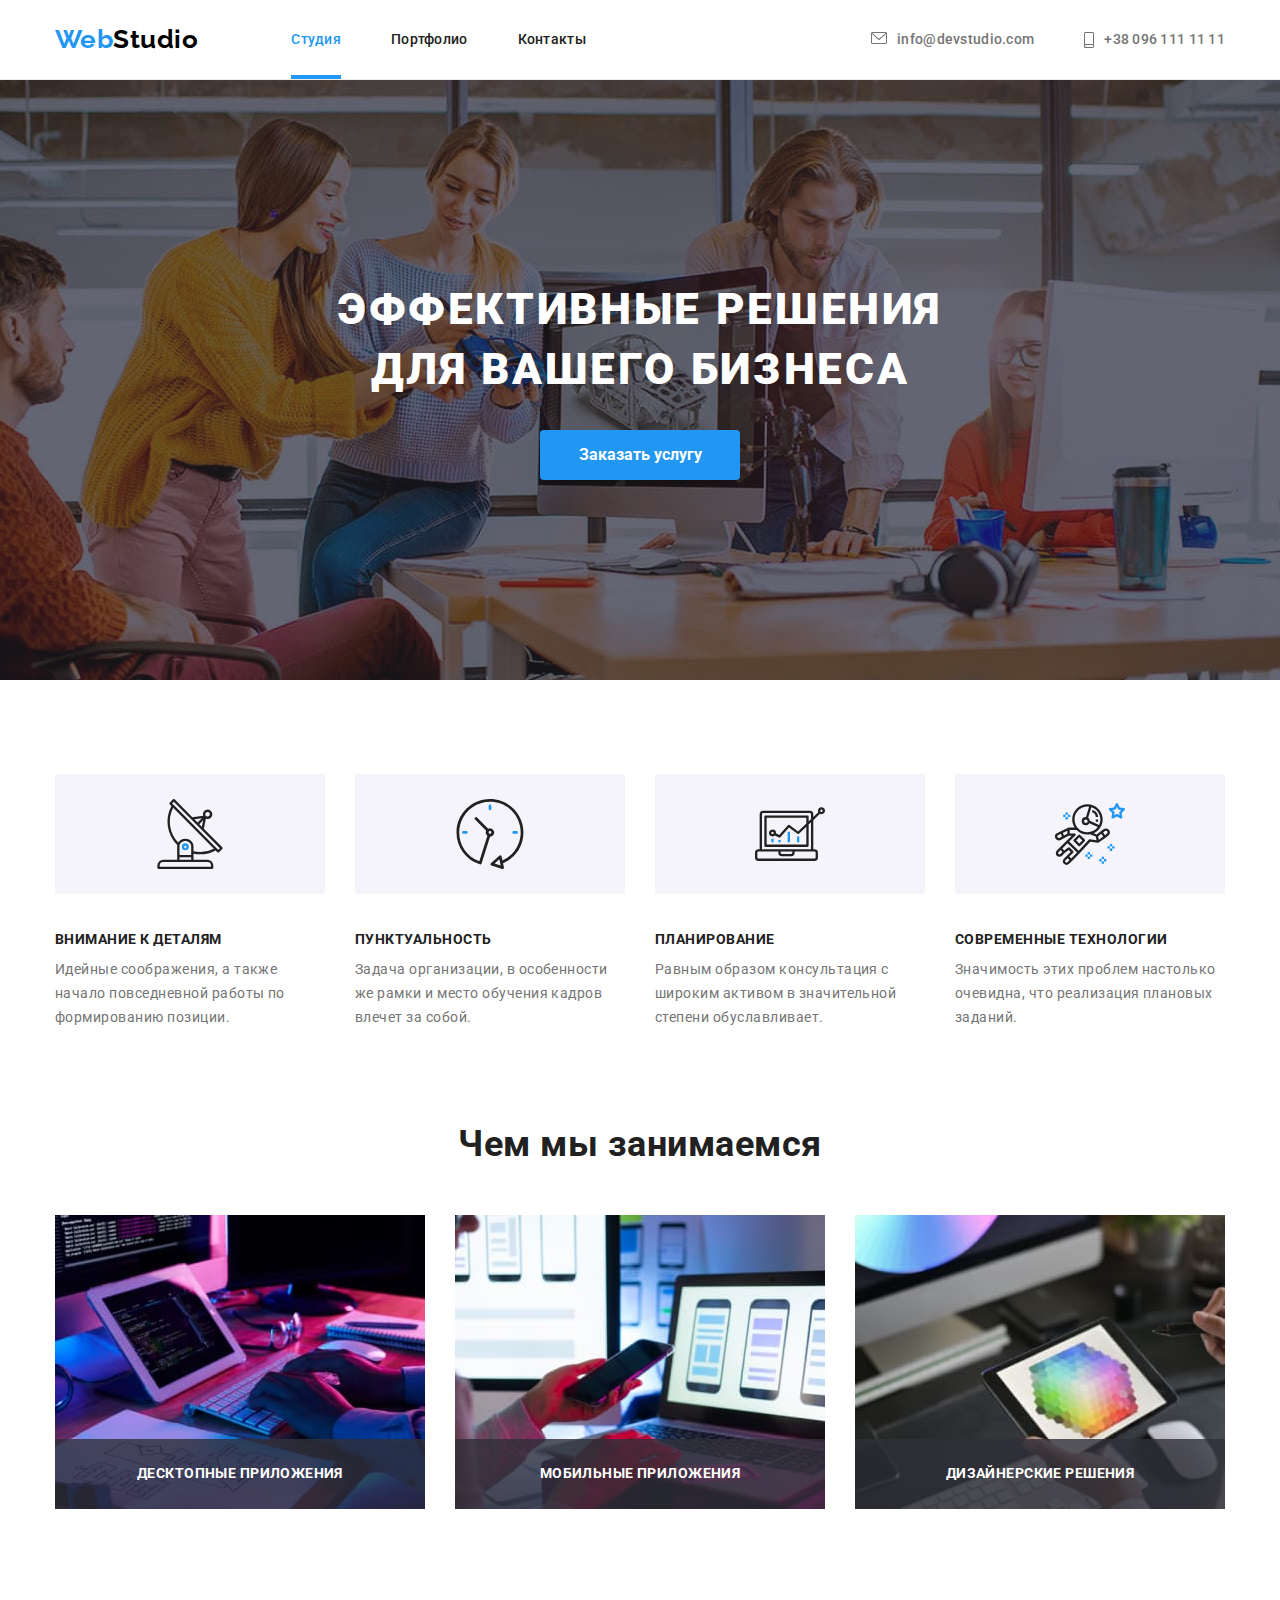
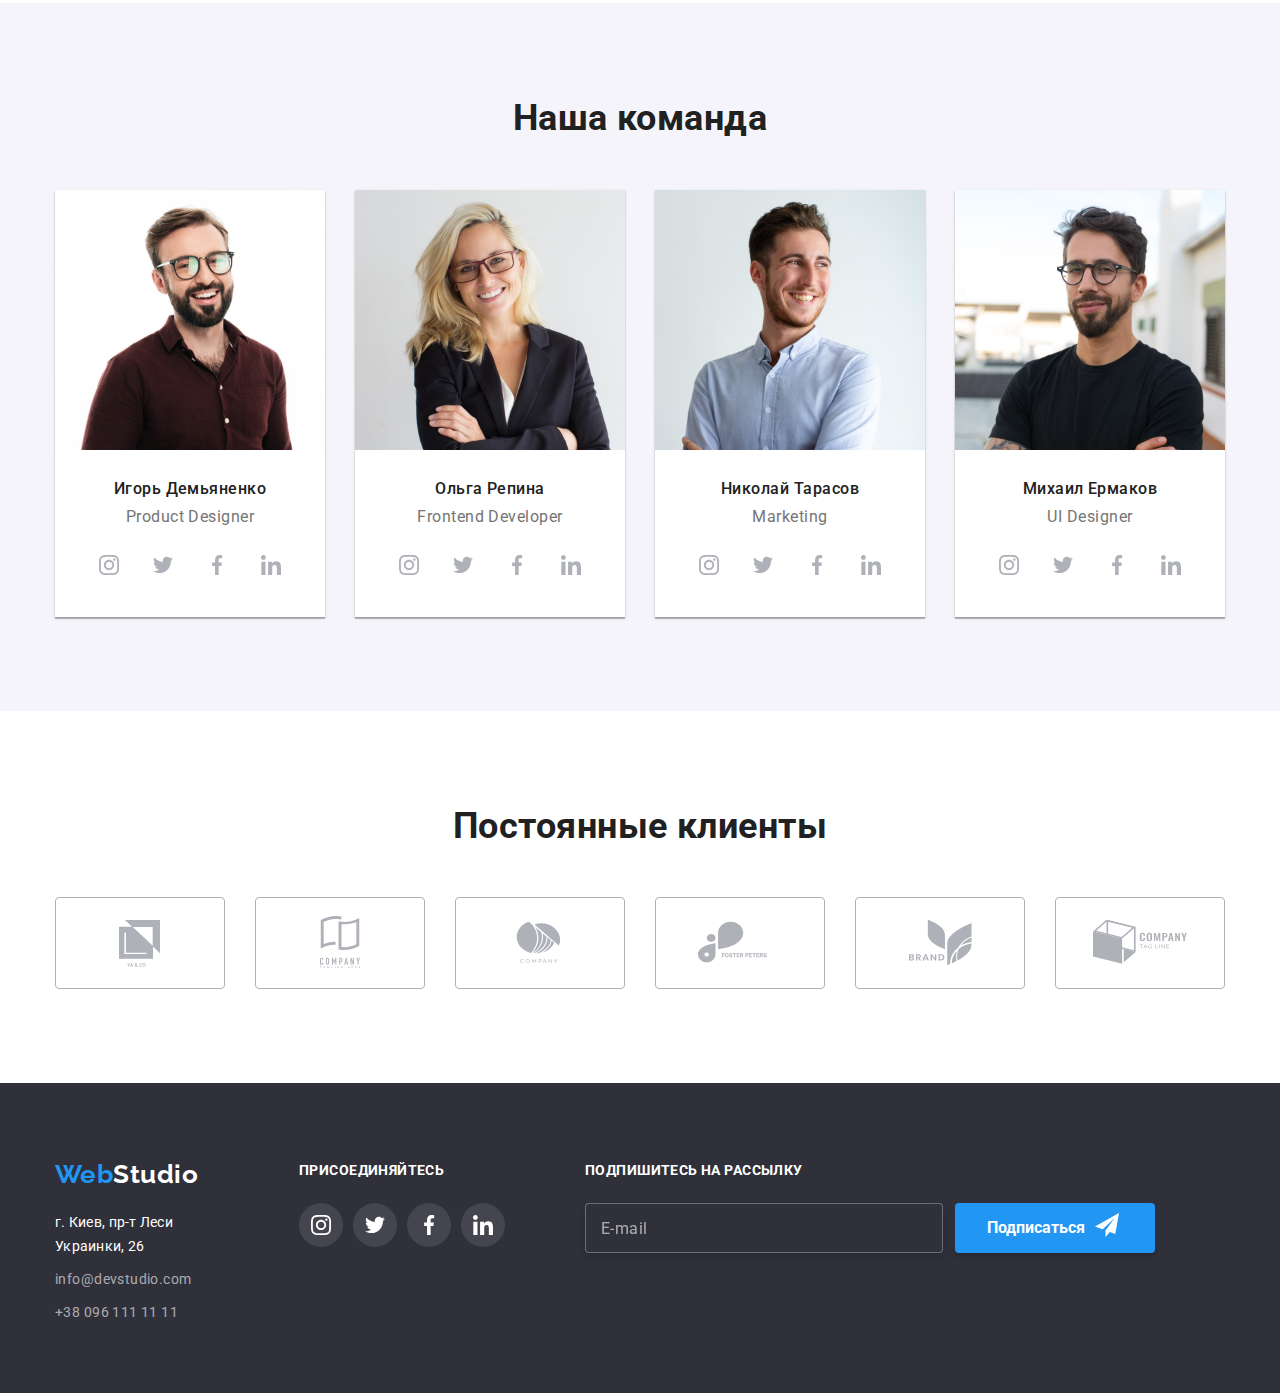
==== index.html @ a6633ccc "Add files via upload" ====
<!DOCTYPE html>
<html lang="ru">
  <head>
    <meta charset="UTF-8" />
    <meta http-equiv="X-UA-Compatible" content="IE=edge" />
    <meta name="viewport" content="width=device-width, initial-scale=1.0" />
    <title>WebStudio</title>

    <link rel="preconnect" href="https://fonts.googleapis.com" />
    <link rel="preconnect" href="https://fonts.gstatic.com" crossorigin />
    <link
      href="https://fonts.googleapis.com/css2?family=Raleway:wght@700&family=Roboto:wght@400;500;700;900&display=swap"
      rel="stylesheet"
    />
    <link
      rel="stylesheet"
      href="https://cdnjs.cloudflare.com/ajax/libs/modern-normalize/1.1.0/modern-normalize.min.css"
    />
    <link rel="stylesheet" href="./css/modal.css" />
    <link rel="stylesheet" href="./css/style.css" />
    <link rel="stylesheet" href="./css/form.css" />
  </head>
  <body>
    <header>
      <div class="container navigation">
        <nav>
          <div class="logo-name">
            <a href="./index.html" class="logo"
              >Web<span class="logo-stud">Studio</span></a
            >
          </div>
          <ul class="links">
            <li class="links-item">
              <a href=" " class="link active">Студия</a>
            </li>
            <li class="links-item">
              <a href="./portfolio.html" class="link">Портфолио</a>
            </li>
            <li class="links-item"><a href=" " class="link">Контакты</a></li>
          </ul>
        </nav>
        <ul class="contact-links">
          <li class="contact-item">
            <a href="mailto:info@devstudio.com" class="link-to">
              <svg class="email-icon">
                <use href="./images/symbol-defs.svg#email-icon"></use>
              </svg>
              info@devstudio.com</a
            >
          </li>
          <li class="contact-item">
            <a href="tel:+380961111111" class="link-to">
              <svg class="tel-icon">
                <use href="./images/symbol-defs.svg#tel-icon"></use>
              </svg>
              +38 096 111 11 11</a
            >
          </li>
        </ul>
      </div>
    </header>
    <main>
      <section class="mains">
        <div class="container main">
          <h1 class="main-caption">
            Эффективные решения<br />для вашего бизнеса
          </h1>
          <button data-modal-open type="button" class="main-button">
            Заказать услугу
          </button>
        </div>
      </section>

      <section class="profits">
        <div class="container profit">
          <ul class="profits-list">
            <li class="profits-item icon-antenna">
              <h3 class="about-title">ВНИМАНИЕ К ДЕТАЛЯМ</h3>
              <p class="about-text">
                Идейные соображения, а также начало повседневной работы по
                формированию позиции.
              </p>
            </li>
            <li class="profits-item icon-clock">
              <h3 class="about-title">ПУНКТУАЛЬНОСТЬ</h3>
              <p class="about-text">
                Задача организации, в особенности же рамки и место обучения
                кадров влечет за собой.
              </p>
            </li>
            <li class="profits-item icon-diagram">
              <h3 class="about-title">ПЛАНИРОВАНИЕ</h3>
              <p class="about-text">
                Равным образом консультация с широким активом в значительной
                степени обуславливает.
              </p>
            </li>
            <li class="profits-item icon-astronaut">
              <h3 class="about-title">СОВРЕМЕННЫЕ ТЕХНОЛОГИИ</h3>
              <p class="about-text">
                Значимость этих проблем настолько очевидна, что реализация
                плановых заданий.
              </p>
            </li>
          </ul>
        </div>
      </section>

      <section class="works">
        <div class="container work">
          <h2 class="section-title">Чем мы занимаемся</h2>
          <ul class="foto">
            <li class="foto-item">
              <img src="images/img1.jpg" width="370" alt="Фото1" />
              <span class="work-caption">Десктопные приложения</span>
            </li>
            <li class="foto-item">
              <img src="images/img2.jpg" width="370" alt="Фото2" />
              <span class="work-caption">Мобильные приложения</span>
            </li>
            <li class="foto-item">
              <img src="images/img3.jpg" width="370" alt="Фото3" />
              <span class="work-caption">Дизайнерские решения</span>
            </li>
          </ul>
        </div>
      </section>
      <section class="abouts">
        <div class="container about">
          <h2 class="section-title">Наша команда</h2>
          <ul class="command-list">
            <li class="foto-people">
              <img
                class="about-image"
                src="images/prod_dis.jpg"
                width="270"
                height="260"
                alt="Product Designer"
              />
              <div class="personal">
                <p class="name">Игорь Демьяненко</p>
                <p class="position">Product Designer</p>
                <ul class="personal-list">
                  <li class="personal-item">
                    <a href="#" class="personal-link">
                      <svg class="personal-icon" width="20" height="20">
                        <use
                          href="./images/symbol-defs.svg#icon-instagram"
                        ></use>
                      </svg>
                    </a>
                  </li>
                  <li class="personal-item">
                    <a href="#" class="personal-link">
                      <svg class="personal-icon" width="20" height="20">
                        <use href="./images/symbol-defs.svg#icon-twitter"></use>
                      </svg>
                    </a>
                  </li>
                  <li class="personal-item">
                    <a href="#" class="personal-link">
                      <svg class="personal-icon" width="20" height="20">
                        <use
                          href="./images/symbol-defs.svg#icon-facebook"
                        ></use>
                      </svg>
                    </a>
                  </li>
                  <li class="personal-item">
                    <a href="#" class="personal-link">
                      <svg class="personal-icon" width="20" height="20">
                        <use
                          href="./images/symbol-defs.svg#icon-linkedin"
                        ></use>
                      </svg>
                    </a>
                  </li>
                </ul>
              </div>
            </li>
            <li class="foto-people">
              <img
                class="about-image"
                src="images/front_dev.jpg"
                width="270"
                height="260"
                alt="Frontend Developer"
              />
              <div class="personal">
                <p class="name">Ольга Репина</p>
                <p class="position">Frontend Developer</p>
                <ul class="personal-list">
                  <li class="personal-item">
                    <a href="#" class="personal-link">
                      <svg class="personal-icon" width="20" height="20">
                        <use
                          href="./images/symbol-defs.svg#icon-instagram"
                        ></use>
                      </svg>
                    </a>
                  </li>
                  <li class="personal-item">
                    <a href="#" class="personal-link">
                      <svg class="personal-icon" width="20" height="20">
                        <use href="./images/symbol-defs.svg#icon-twitter"></use>
                      </svg>
                    </a>
                  </li>
                  <li class="personal-item">
                    <a href="#" class="personal-link">
                      <svg class="personal-icon" width="20" height="20">
                        <use
                          href="./images/symbol-defs.svg#icon-facebook"
                        ></use>
                      </svg>
                    </a>
                  </li>
                  <li class="personal-item">
                    <a href="#" class="personal-link">
                      <svg class="personal-icon" width="20" height="20">
                        <use
                          href="./images/symbol-defs.svg#icon-linkedin"
                        ></use>
                      </svg>
                    </a>
                  </li>
                </ul>
              </div>
            </li>
            <li class="foto-people">
              <img
                class="about-image"
                src="images/mark.jpg"
                width="270"
                height="260"
                alt="Marketing"
              />
              <div class="personal">
                <p class="name">Николай Тарасов</p>
                <p class="position">Marketing</p>
                <ul class="personal-list">
                  <li class="personal-item">
                    <a href="#" class="personal-link">
                      <svg class="personal-icon" width="20" height="20">
                        <use
                          href="./images/symbol-defs.svg#icon-instagram"
                        ></use>
                      </svg>
                    </a>
                  </li>
                  <li class="personal-item">
                    <a href="#" class="personal-link">
                      <svg class="personal-icon" width="20" height="20">
                        <use href="./images/symbol-defs.svg#icon-twitter"></use>
                      </svg>
                    </a>
                  </li>
                  <li class="personal-item">
                    <a href="#" class="personal-link">
                      <svg class="personal-icon" width="20" height="20">
                        <use
                          href="./images/symbol-defs.svg#icon-facebook"
                        ></use>
                      </svg>
                    </a>
                  </li>
                  <li class="personal-item">
                    <a href="#" class="personal-link">
                      <svg class="personal-icon" width="20" height="20">
                        <use
                          href="./images/symbol-defs.svg#icon-linkedin"
                        ></use>
                      </svg>
                    </a>
                  </li>
                </ul>
              </div>
            </li>
            <li class="foto-people">
              <img
                class="about-image"
                src="images/ul_des.jpg"
                width="270"
                height="260"
                alt="UI Designer"
              />
              <div class="personal">
                <p class="name">Михаил Ермаков</p>
                <p class="position">UI Designer</p>
                <ul class="personal-list">
                  <li class="personal-item">
                    <a href="#" class="personal-link">
                      <svg class="personal-icon" width="20" height="20">
                        <use
                          href="./images/symbol-defs.svg#icon-instagram"
                        ></use>
                      </svg>
                    </a>
                  </li>
                  <li class="personal-item">
                    <a href="#" class="personal-link">
                      <svg class="personal-icon" width="20" height="20">
                        <use href="./images/symbol-defs.svg#icon-twitter"></use>
                      </svg>
                    </a>
                  </li>
                  <li class="personal-item">
                    <a href="#" class="personal-link">
                      <svg class="personal-icon" width="20" height="20">
                        <use
                          href="./images/symbol-defs.svg#icon-facebook"
                        ></use>
                      </svg>
                    </a>
                  </li>
                  <li class="personal-item">
                    <a href="#" class="personal-link">
                      <svg class="personal-icon" width="20" height="20">
                        <use
                          href="./images/symbol-defs.svg#icon-linkedin"
                        ></use>
                      </svg>
                    </a>
                  </li>
                </ul>
              </div>
            </li>
          </ul>
        </div>
      </section>
      <section class="clients">
        <div class="container">
          <h2 class="section-title">Постоянные клиенты</h2>
          <ul class="clients-list">
            <li class="clients-item">
              <a href="" class="clients-link">
                <svg class="clients-icons" width="106" height="60">
                  <use href="./images/symbol-defs.svg#icon-client1"></use>
                </svg>
              </a>
            </li>
            <li class="clients-item">
              <a href="" class="clients-link">
                <svg class="clients-icons" width="106" height="60">
                  <use href="./images/symbol-defs.svg#icon-client2"></use>
                </svg>
              </a>
            </li>
            <li class="clients-item">
              <a href="" class="clients-link">
                <svg class="clients-icons" width="106" height="60">
                  <use href="./images/symbol-defs.svg#icon-client3"></use>
                </svg>
              </a>
            </li>
            <li class="clients-item">
              <a href="" class="clients-link">
                <svg class="clients-icons" width="106" height="60">
                  <use href="./images/symbol-defs.svg#icon-client4"></use>
                </svg>
              </a>
            </li>
            <li class="clients-item">
              <a href="" class="clients-link">
                <svg class="clients-icons" width="106" height="60">
                  <use href="./images/symbol-defs.svg#icon-client5"></use>
                </svg>
              </a>
            </li>
            <li class="clients-item">
              <a href="" class="clients-link">
                <svg class="clients-icons" width="106" height="60">
                  <use href="./images/symbol-defs.svg#icon-client6"></use>
                </svg>
              </a>
            </li>
          </ul>
        </div>
      </section>
    </main>
    <footer>
      <div class="container">
        <ul class="info-end">
          <li class="info-item">
            <div class="logo-end">
              <a href="./index.html" class="logo"
                >Web<span class="logo-stud">Studio</span></a
              >
            </div>
            <address>
              <ul class="contacts">
                <li class="contacts-item">
                  <a
                    href="https://goo.gl/maps/oR3F1YAG6LvCoMsa9"
                    target="_blank"
                    rel="noopener noreferrer"
                    class="link-adress"
                    >г. Киев, пр-т Леси Украинки, 26</a
                  >
                </li>
                <li class="contacts-item">
                  <a href="mailto:info@devstudio.com" class="link-end"
                    >info@devstudio.com</a
                  >
                </li>
                <li class="contacts-item">
                  <a href="tel:+380961111111" class="link-end"
                    >+38 096 111 11 11</a
                  >
                </li>
              </ul>
            </address>
          </li>
          <li class="info-item">
            <h4 class="social-title">ПРИСОЕДИНЯЙТЕСЬ</h4>
            <ul class="social-list">
              <li class="social-item">
                <a href="#" class="social-link">
                  <svg class="social-icon" width="20" height="20">
                    <use href="./images/symbol-defs.svg#icon-instagram"></use>
                  </svg>
                </a>
              </li>
              <li class="social-item">
                <a href="#" class="social-link">
                  <svg class="social-icon" width="20" height="20">
                    <use href="./images/symbol-defs.svg#icon-twitter"></use>
                  </svg>
                </a>
              </li>
              <li class="social-item">
                <a href="#" class="social-link">
                  <svg class="social-icon" width="20" height="20">
                    <use href="./images/symbol-defs.svg#icon-facebook"></use>
                  </svg>
                </a>
              </li>
              <li class="social-item">
                <a href="#" class="social-link">
                  <svg class="social-icon" width="20px" height="20px">
                    <use href="./images/symbol-defs.svg#icon-linkedin"></use>
                  </svg>
                </a>
              </li>
            </ul>
          </li>
          <li class="info-item">
            <h4 class="social-title">Подпишитесь на рассылку</h4>
            <form name="forem-singht" class="singht">
              <input
                class="form-input send"
                id="mail-singht"
                type="email"
                placeholder="E-mail"
                required
              />
              <button type="submit" class="main-button">
                <span class="singht-list"
                  >Подписаться
                  <svg class="icon-singht" width="24px" height="24px">
                    <use href="./images/symbol-defs.svg#icon-post"></use>
                  </svg>
                </span>
              </button>
            </form>
          </li>
        </ul>
      </div>
    </footer>
    <div class="backdrop is-hidden" data-modal>
      <div class="modal">
        <h2 class="modal-title">Оставьте свои данные, мы вам перезвоним</h2>
        <form name="contact-form" action="#" autocomplete="on">
          <div class="form-field">
            <label class="form-label" for="name">Имя</label>
            <input
              class="form-input"
              id="name"
              type="text"
              autofocus
              required
            />
            <svg class="icon" width="18px" height="18px">
              <use href="./images/symbol-defs.svg#icon-name"></use>
            </svg>
          </div>
          <div class="form-field">
            <label class="form-label" for="tel">Телефон </label>
            <input
              class="form-input"
              id="tel"
              type="tel"
              required
              pattern="+380[0-9]{2}[0-9]{7}"
            />
            <svg class="icon" width="18px" height="18px">
              <use href="./images/symbol-defs.svg#icon-tel"></use>
            </svg>
          </div>
          <div class="form-field">
            <label class="form-label" for="mail">Почта </label>
            <input class="form-input" id="mail" type="email" required />
            <svg class="icon" width="18px" height="18px">
              <use href="./images/symbol-defs.svg#icon-mail"></use>
            </svg>
          </div>
          <div class="form-field">
            <label class="form-label" for="comment">Комментарий</label>
            <textarea
              class="form-input textarea"
              name="comment"
              id="comment"
              placeholder="Введите текст"
            ></textarea>
          </div>
          <div class="form-field">
            <label class="checkbox-lable">
              <input
                class="checkbox visually-hidden"
                type="checkbox"
                name="accept"
              />
              <svg class="icon-checkbox" width="16px" height="15px">
                <use href="./images/symbol-defs.svg#icon-checkbox"></use>
              </svg>
              <span>Cоглашаюсь с рассылкой и принимаю </span>
              <span class="deal-rules"> Условия договорa</span>
            </label>
          </div>
          <button type="submit" class="main-button">Отправить</button>
        </form>
        <button data-modal-close class="close">
          <svg class="icon-close" width="18px" height="18px">
            <use href="./images/symbol-defs.svg#icon-close"></use>
          </svg>
        </button>
      </div>
    </div>
    <script src="./js/modal.js"></script>
  </body>
</html>
---- css/modal.css ----
.backdrop {
  position: fixed;
  width: 100%;
  height: 100%;
  top: 0;
  left: 0;
  background: rgba(0, 0, 0, 0.2);
  opacity: 1;
  visibility: visible;
  transition: opacity 250ms cubic-bezier(0.4, 0, 0.2, 1),
    visibility 250ms cubic-bezier(0.4, 0, 0.2, 1);
}
.modal {
  position: absolute;
  top: 50%;
  left: 50%;
  transform: translate(-50%, -50%) scale(1);
  transition: transform 250ms cubic-bezier(0.4, 0, 0.2, 1);
  max-width: 528px;
  height: 581px;
  background: #ffffff;
  box-shadow: 0px 1px 3px rgba(0, 0, 0, 0.12), 0px 1px 1px rgba(0, 0, 0, 0.14),
    0px 2px 1px rgba(0, 0, 0, 0.2);
  border-radius: 4px;
  padding: 0 40px 40px 40px;
  /*overflow:scroll;*/
}
.backdrop.is-hidden {
  opacity: 0;
  pointer-events: none;
  visibility: hidden;
}

.backdrop.is-hidden.modal {
  transform: translate(-50%, -50%) scale(0.9);
}

.close {
  top: 8px;
  right: 8px;
  width: 30px;
  height: 30px;
  position: absolute;
  background-color: #ffff;
  border-radius: 50%;
  border: 1px solid rgba(0, 0, 0, 0.1);
  padding: 0;
  cursor: pointer;
  display: flex;
  justify-content: center;
  align-items: center;
  transition: 250ms cubic-bezier(0.4, 0, 0.2, 1);
  cursor: pointer;
}
.close:hover,
.close:focus {
  fill: var(--link-color);
  background-color: #ffff;
}
---- css/style.css ----
:root {
  --title-color: #ffffff;
  --main-color: #212121;
  --text-color: #757575;
  --link-color: #2196f3;
  --projects-color: #f5f4fa;
  --boder-color: #eeee;
  --back-color: #2f303a;
  --icons-color: #afb1b8;
}
body {
  background-color: #ffffff;
  font-family: Roboto, sans-serif;
  letter-spacing: 0.03em;
  color: var(--text-color);
}
.container {
  width: 1200px;
  padding: 0 15px;
  margin-left: auto;
  margin-right: auto;
}
header {
  background-color: var(--title-color);
  border-bottom: 1px solid #ececec;
}
.container.navigation {
  display: flex;
  align-items: center;
}

.container.profit {
  display: flex;
  align-items: center;
}
.profits {
  padding-bottom: 94px;
  padding-top: 94px;
  background-color: var(--title-color);
}
.main-button {
  width: 200px;
  height: 50px;
  box-shadow: 0px 4px 4px rgba(0, 0, 0, 0.15);
}

.works {
  background-color: var(--title-color);
  padding-bottom: 94px;
}
.mains {
  padding: 200px 0 200px 0;
  background-color: var(--back-color);
  background-image: linear-gradient(
      to right,
      rgba(47, 48, 58, 0.4),
      rgba(47, 48, 58, 0.4)
    ),
    url(../images/Img-overlay.jpg);
  height: 600px;
  background-size: 1600px;
  background-repeat: no-repeat;
  background-position: center;
  background-size: cover;
}

.hide {
  display: none;
}

.container.main {
  text-align: center;
}
.abouts {
  padding-top: 94px;
  padding-bottom: 94px;
  background-color: var(--projects-color);
}

.container.about {
  align-items: center;
}
.projects,
.clients {
  background-color: var(--title-color);
  padding-top: 94px;
  padding-bottom: 94px;
}

.logo {
  font-family: Raleway, sans-serif;
  font-weight: 700;
  font-size: 26px;
  line-height: 1.2;
  text-decoration: none;
  color: var(--link-color);
}
.logo-stud {
  color: #000;
}
.logo-name {
  display: flex;
  padding-top: 24px;
  padding-bottom: 24px;
  margin-right: 93px;
}

.logo-end {
  margin-bottom: 20px;
}

.link,
.link-adress,
.link-end,
.link-to {
  line-height: 1.14;
  color: var(--main-color);
  text-decoration: none;
  letter-spacing: 0.02em;
  font-style: normal;
  font-weight: 500;
}

.link.active {
  color: var(--link-color);
}

.link-adress {
  font-weight: 400;
}

.link-to {
  color: var(--text-color);
  display: flex;
}
.link:hover,
.link-to:hover,
.link:focus,
.link-to:focus {
  color: var(--link-color);
}

button:focus {
  background-color: var(--link-color);
  color: var(--title-color);
  box-shadow: 0px 3px 1px rgba(0, 0, 0, 0.1), 0px 1px 2px rgba(0, 0, 0, 0.08),
    0px 2px 2px rgba(0, 0, 0, 0.12);
}

.links,
.contact-links,
nav,
.button-list {
  display: flex;
  align-items: center;
}

.links-item,
.contact-item {
  margin-right: 50px;
  padding-top: 24px;
  padding-bottom: 24px;
}

.links-item:last-child,
.contact-item:last-child {
  margin-right: 0;
}

img {
  display: block;
}
.foto-item:last-child {
  margin-right: 0;
}

.foto-people:last-child {
  margin-right: 0;
}
.button-item:last-child {
  margin-right: 0;
}

.link-end {
  color: rgba(255, 255, 255, 0.6);
  letter-spacing: 0.03em;
  font-weight: 400;
  margin: 0;
}

.contact-links {
  margin-left: auto;
}

ul {
  font-size: 14px;
  line-height: 1.7;
  padding: 0;
  list-style: none;
  margin: 0;
  padding: 0;
}

h1,
h2,
h3,
h4,
p {
  margin-top: 0;
  margin-bottom: 0;
}

.main-caption {
  color: var(--title-color);
  font-weight: 900;
  font-size: 44px;
  line-height: 1.36;
  text-transform: uppercase;
  letter-spacing: 0.06em;
  padding-bottom: 30px;
}

button {
  font-size: 16px;
  line-height: 1.87;
  border: 0;
  background-color: var(--link-color);
  color: var(--title-color);
  border-radius: 4px;
  cursor: pointer;
  padding: 10px 32px 10px 32px;
  font-weight: 700;
}

.section-title {
  font-weight: 700;
  font-size: 36px;
  line-height: 1.17;
  text-align: center;
  color: var(--main-color);
  margin-bottom: 50px;
}

.about-title {
  font-weight: 700;
  font-size: 14px;
  line-height: 1.14;
  color: var(--main-color);
  margin-top: 0;
  margin-bottom: 10px;
}
.about-text {
  font-weight: 400;
  line-height: 1.7;
  font-size: 14px;
  color: var(--text-color);
  margin-bottom: 10px;
}

.name {
  font-weight: 500;
  font-size: 16px;
  line-height: 1.18;
  color: var(--main-color);
  margin-bottom: 10px;
}

.position {
  font-size: 16px;
  line-height: 1.18;
  color: var(--text-color);
}

.personal {
  padding-bottom: 30px;
  padding-top: 30px;
}
footer .logo-stud,
footer .link-adress {
  color: var(--title-color);
}
footer {
  padding-top: 60px;
  padding-bottom: 60px;
  background-color: #2f303a;
  margin-left: auto;
}

.command-list {
  color: var(--title-color);
  background-color: var(--projects-color);
}

.projects-button {
  font-family: roboto;
  font-size: 16px;
  font-weight: 500;
  line-height: 1.62;
  text-align: center;
  border: 0;
  background-color: var(--projects-color);
  color: var(--main-color);
  cursor: pointer;
  letter-spacing: 0.03em;
  padding: 6px 22px;
}

.projects-button:hover {
  background-color: var(--link-color);
  color: var(--title-color);
  box-shadow: 0px 3px 1px rgba(0, 0, 0, 0.1), 0px 1px 2px rgba(0, 0, 0, 0.08),
    0px 2px 2px rgba(0, 0, 0, 0.12);
}

.title {
  padding: 20px 24px;
  border: 1px solid var(--boder-color);
}

.title-name {
  font-weight: 700;
  font-size: 18px;
  line-height: 2;
  color: var(--main-color);
  letter-spacing: 0.06em;
  margin-bottom: 4px;
}

.title-discription {
  font-size: 16px;
  line-height: 1.8;
  padding-top: 4px;
  color: var(--text-color);
  letter-spacing: 0.03em;
}

.link:active {
  color: var(--link-color);
  opacity: 1;
}

.profits-list,
.foto,
.command-list,
.project-list,
.clients-list {
  display: flex;
}

.profits-item {
  min-width: 270px;
}
.profits-item:not(:last-child) {
  margin-right: 30px;
}

.foto-item,
.foto-people,
.clients-item {
  display: block;
  margin-right: 30px;
}

.about-text {
  margin-bottom: 0;
}

.foto-people {
  box-shadow: 0px 1px 3px rgba(0, 0, 0, 0.12), 0px 1px 1px rgba(0, 0, 0, 0.14),
    0px 2px 1px rgba(0, 0, 0, 0.2);
  text-align: center;
  background-color: var(--title-color);
}
.contacts-item {
  margin-bottom: 9px;
}

.project-list {
  flex-wrap: wrap;
  margin-left: auto;
  margin-right: auto;
  justify-items: center;
}
.project-foto {
  margin-right: 30px;
  margin-bottom: 30px;
  width: calc((100% - 60px) / 3);
  cursor: pointer;
  transition: box-shadow 250ms cubic-bezier(0.4, 0, 0.2, 1);
}

.image-item {
  overflow: hidden;
}

.project-foto:nth-child(3n) {
  margin-right: 0;
}
.project-foto:nth-last-child(-n + 3) {
  margin-bottom: 0;
}
.button-list {
  flex-wrap: wrap;
  margin-bottom: 56px;
  justify-content: center;
  width: 1170px;
}
.button-item {
  display: block;
  margin-right: 8px;
}
.container button :last-child {
  margin-right: 0;
}

.profits-item::before {
  content: "";
  display: inline-block;
  width: 270px;
  height: 120px;
  background-color: var(--projects-color);
  background-repeat: no-repeat;
  background-position: center;
  margin-bottom: 30px;
}

.email-icon {
  width: 16px;
  height: 12px;
  margin-right: 10px;
  fill: currentColor;
}

.tel-icon {
  width: 10px;
  height: 16px;
  margin-right: 10px;
  fill: currentColor;
}

.icon-antenna::before {
  background-image: url(../images/icons/antenna.svg);
}
.icon-clock::before {
  background-image: url(../images/icons/clock.svg);
}

.icon-diagram::before {
  background-image: url(../images/icons/diagram.svg);
}
.icon-astronaut::before {
  background-image: url(../images/icons/astronaut.svg);
}

.social-title {
  font-weight: 700;
  font-size: 14px;
  color: var(--title-color);
  letter-spacing: 0.03em;
  margin-bottom: 20px;
  text-transform: uppercase;
}
.social-link {
  display: flex;
  height: 100%;
  align-items: center;
  justify-content: center;
  border-radius: 50%;
  fill: var(--title-color);
  background-color: rgba(255, 255, 255, 0.1);
}
.social-link:hover,
.social-link:focus {
  background-color: var(--link-color);
}
.personal-link {
  display: flex;
  width: 100%;
  height: 100%;
  align-items: center;
  justify-content: center;
  border-radius: 50%;
  background-color: var(--title-color);
  fill: var(--icons-color);
}
.personal-link:hover,
.personal-link:focus {
  background-color: var(--link-color);
  fill: var(--title-color);
}

.personal-item {
  margin-right: 10px;
  width: 44px;
  height: 44px;
}
.personal-item:last-child {
  margin-right: 0;
}

.personal-list {
  display: flex;
  justify-content: center;
  margin-top: 16px;
}

.info-end {
  display: flex;
  margin-top: 16px;
}

.info-item {
  display: block;
}

.social-list {
  display: flex;
  justify-content: center;
}

.social-item {
  margin-right: 10px;
  width: 44px;
  height: 44px;
}
.-item:last-child {
  margin-right: 0;
}

.project-foto:hover {
  box-shadow: 0px 1px 1px rgba(0, 0, 0, 0.12), 0px 4px 4px rgba(0, 0, 0, 0.06),
    1px 4px 6px rgba(0, 0, 0, 0.16);
}
.project-foto:hover .projects-text {
  transform: translateY(0);
}

.info-item {
  margin-right: 70px;
}

.clients-link {
  display: flex;
  align-items: center;
  justify-content: center;
  width: 170px;
  height: 92px;
  border: 1px solid var(--icons-color);
  cursor: pointer;
  color: var(--icons-color);
  border-radius: 4px;
}
.clients-item {
  width: 100%;
  height: 100%;
}
.clients-icons {
  fill: currentColor;
  padding: 0;
}

.clients-link:hover,
.clients-link:focus {
  border: 1px solid var(--link-color);
  color: var(--link-color);
}
.clients-item:last-child {
  margin-right: 0;
}

.work-caption {
  font-weight: 700;
  font-size: 14px;
  line-height: 1.14;
  color: var(--title-color);
  letter-spacing: 0.03em;
  bottom: 0;
  text-transform: uppercase;
  position: absolute;
  height: 70px;
  width: 100%;
  background: rgba(47, 48, 58, 0.8);
  padding-top: 27px;
  padding-bottom: 27px;
  text-align: center;
}
.image-item,
.foto-item {
  position: relative;
}

.links-item {
  position: relative;
}

.links-item .active::after {
  content: "";
  display: block;
  width: 100%;
  height: 4px;
  background-color: var(--link-color);
  position: absolute;
  bottom: -4px;
  left: 0;
}

.link,
.clients-link,
.projects-button {
  transition: color 250ms cubic-bezier(0.4, 0, 0.2, 1),
    background-color 250ms cubic-bezier(0.4, 0, 0.2, 1);
}

.personal-link,
.social-link {
  transition: background-color 250ms cubic-bezier(0.4, 0, 0.2, 1),
    fill 250ms cubic-bezier(0.4, 0, 0.2, 1);
}

.projects-text {
  position: absolute;
  width: 100%;
  height: 100%;
  font-size: 18px;
  line-height: 28px;
  letter-spacing: 0.03em;
  color: #ffffff;
  background-color: rgba(33, 150, 243, 0.9);
  text-align: left;
  padding: 63px 24px;
  top: 0;
  left: 0;
  transform: translateY(100%);
  transition: transform 250ms cubic-bezier(0.4, 0, 0.2, 1);
}
---- css/form.css ----
.form {
  padding: 0px 40px 40px 40px;
  margin-left: auto;
  margin-right: auto;
  text-align: center;
}
.form-field {
  display: block;
  margin-bottom: 10px;
  position: relative;
}

.form-label {
  display: block;
  font-size: 12px;
  letter-spacing: 0.01em;
  color: #757575;
  line-height: 0.857;
  margin-bottom: 4px;
}

.form-input {
  width: 100%;
  height: 40px;
  border: 1px solid rgba(33, 33, 33, 0.2);
  border-radius: 4px;
  transition: 250ms cubic-bezier(0.4, 0, 0.2, 1);
  background-color: var(--title-color);
  cursor: pointer;
  padding: 0 12px 0 42px;
  color: var(--main-color);
  position: relative;
}

.form-input:hover,
.form-input:focus {
  border-color: var(--link-color);
}

.modal-title {
  font-weight: 700;
  font-size: 20px;
  line-height: 1.64;
  text-align: center;
  color: #212121;
  letter-spacing: 0.03em;
  margin-top: 40px;
  margin-bottom: 12px;
}

.checkbox-lable {
  display: block;
  font-size: 14px;
  line-height: 2rem;
  letter-spacing: 0.03em;
  color: #757575;
  margin-top: 10px;
  margin-bottom: 30px;
}
.icon-checkbox {
  display: inline-block;
  margin-right: 8px;
}
.form-input.textarea {
  resize: none;
  width: 100%;
  height: 120px;
  padding: 12px 16px;
}

textarea::placeholder {
  font-size: 14px;
  color: rgba(117, 117, 117, 0.5);
  line-height: 1.14em;
  letter-spacing: 0.01em;
}

.list-accept {
  display: block;
  align-items: center;
  margin-bottom: 30px;
  margin-top: 10px;
}
.deal-rules {
  color: var(--link-color);
  text-decoration: underline;
}
button[type="submit"] {
  display: block;
  margin-left: auto;
  margin-right: auto;
}
.form-input.send {
  background-color: var(--back-color);
  font-size: 16px;
  border: 1px solid rgba(255, 255, 255, 0.3);
  filter: drop-shadow(0px 4px 4px rgba(0, 0, 0, 0.15));
  width: 358px;
  height: 50px;
  margin-right: 12px;
  color: rgba(255, 255, 255, 0.6);
  padding: 0 15px;
}
.form-input::placeholder {
  font-size: 16px;
  line-height: 1.42em;
  display: flex;
  align-items: center;
  letter-spacing: 0.03em;
  color: rgba(255, 255, 255, 0.6);
}
.singht {
  display: flex;
}
.visually-hidden {
  position: absolute;
  white-space: nowrap;
  width: 1px;
  height: 1px;
  overflow: hidden;
  border: 0;
  padding: 0;
  clip: rect(0 0 0 0);
  clip-path: inset(50%);
  margin: -1px;
}

.icon {
  position: absolute;
  display: inline-block;
  left: 10px;
  top: 50%;
  transition: 250ms cubic-bezier(0.4, 0, 0.2, 1);
}

.icon:focus,
.icon:hover {
  fill: var(--link-color);
}

.form-input:focus ~ .icon,
.form-input:hover ~ .icon {
  fill: var(--link-color);
}

.singht-list {
  display: flex;
}
.icon-singht {
  display: block;
  fill: var(--title-color);
  margin-left: 10px;
}

.checkbox:checked + .icon-checkbox {
  display: inline-block;
  background-color: var(--link-color);
  background-image: url(../images/icons/icon_check.svg);
  background-size: contain;
  background-origin: border-box;
  fill: var(--link-color);
}
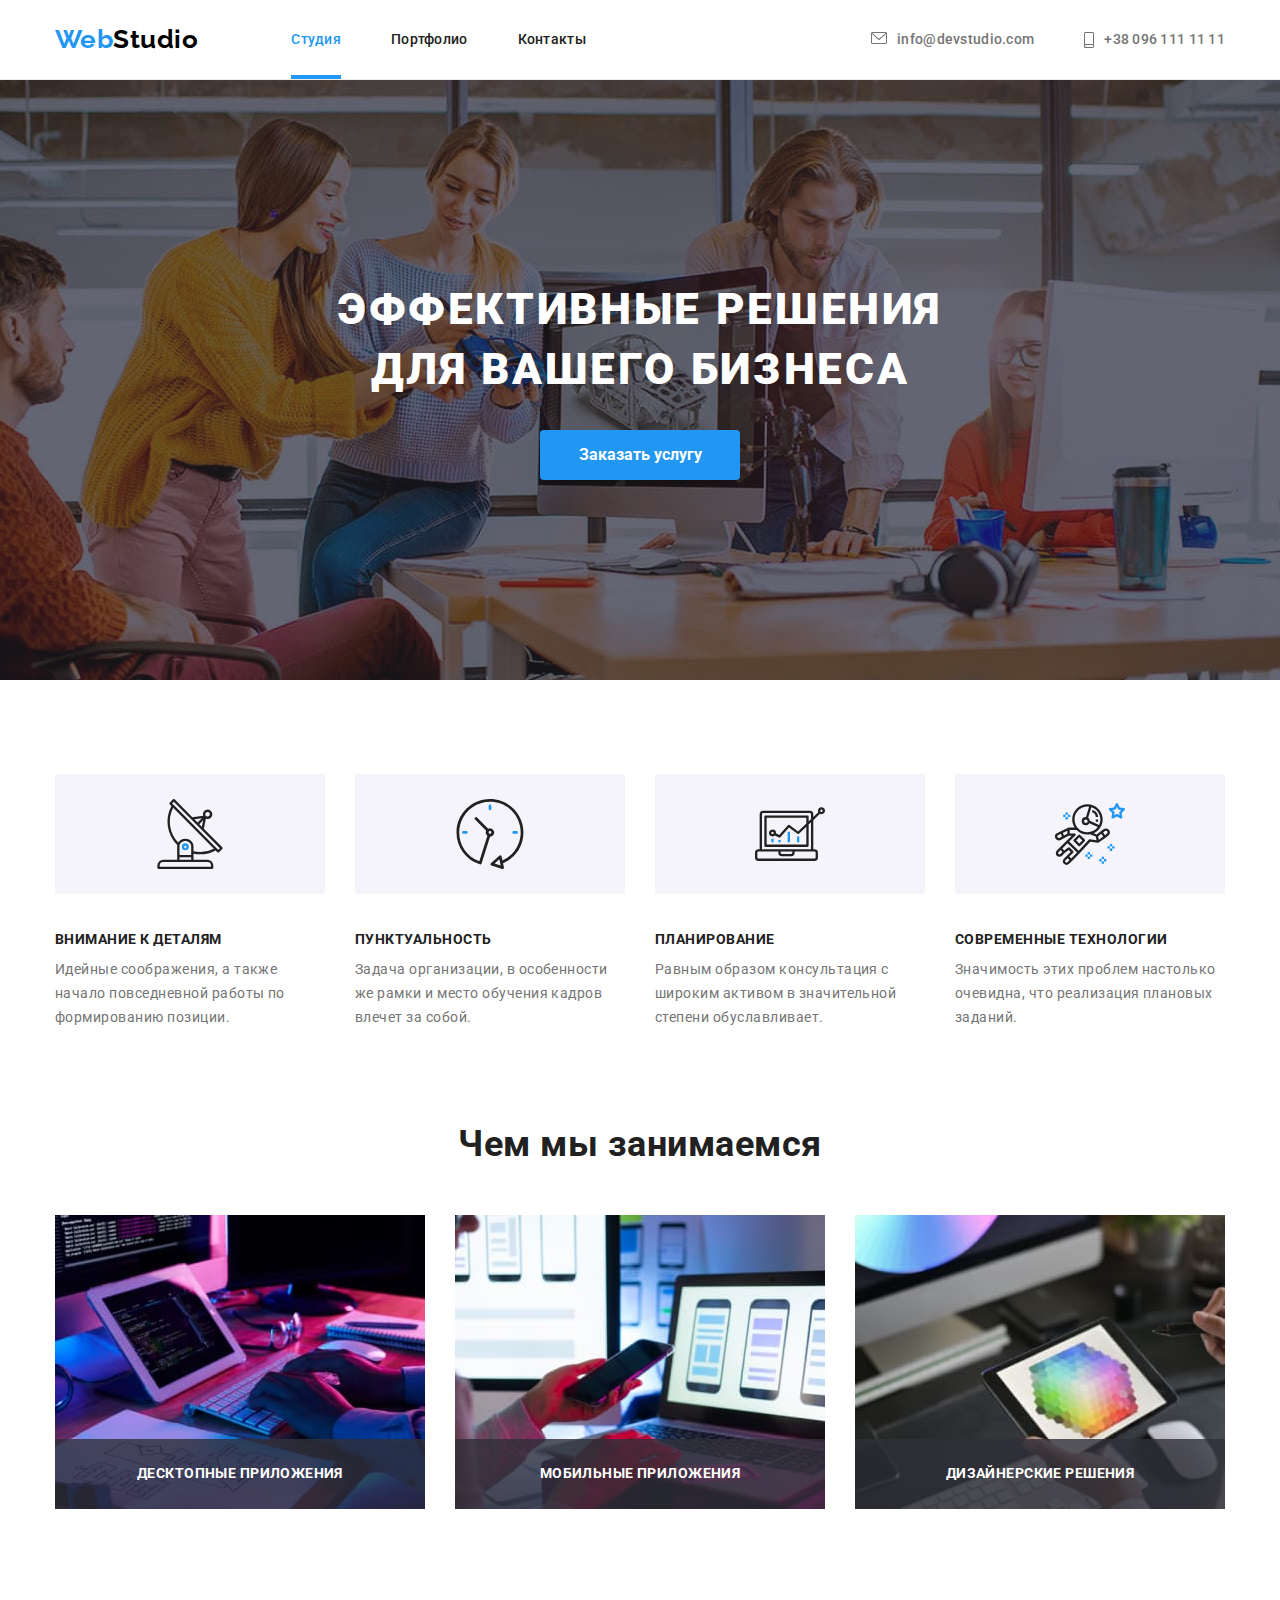
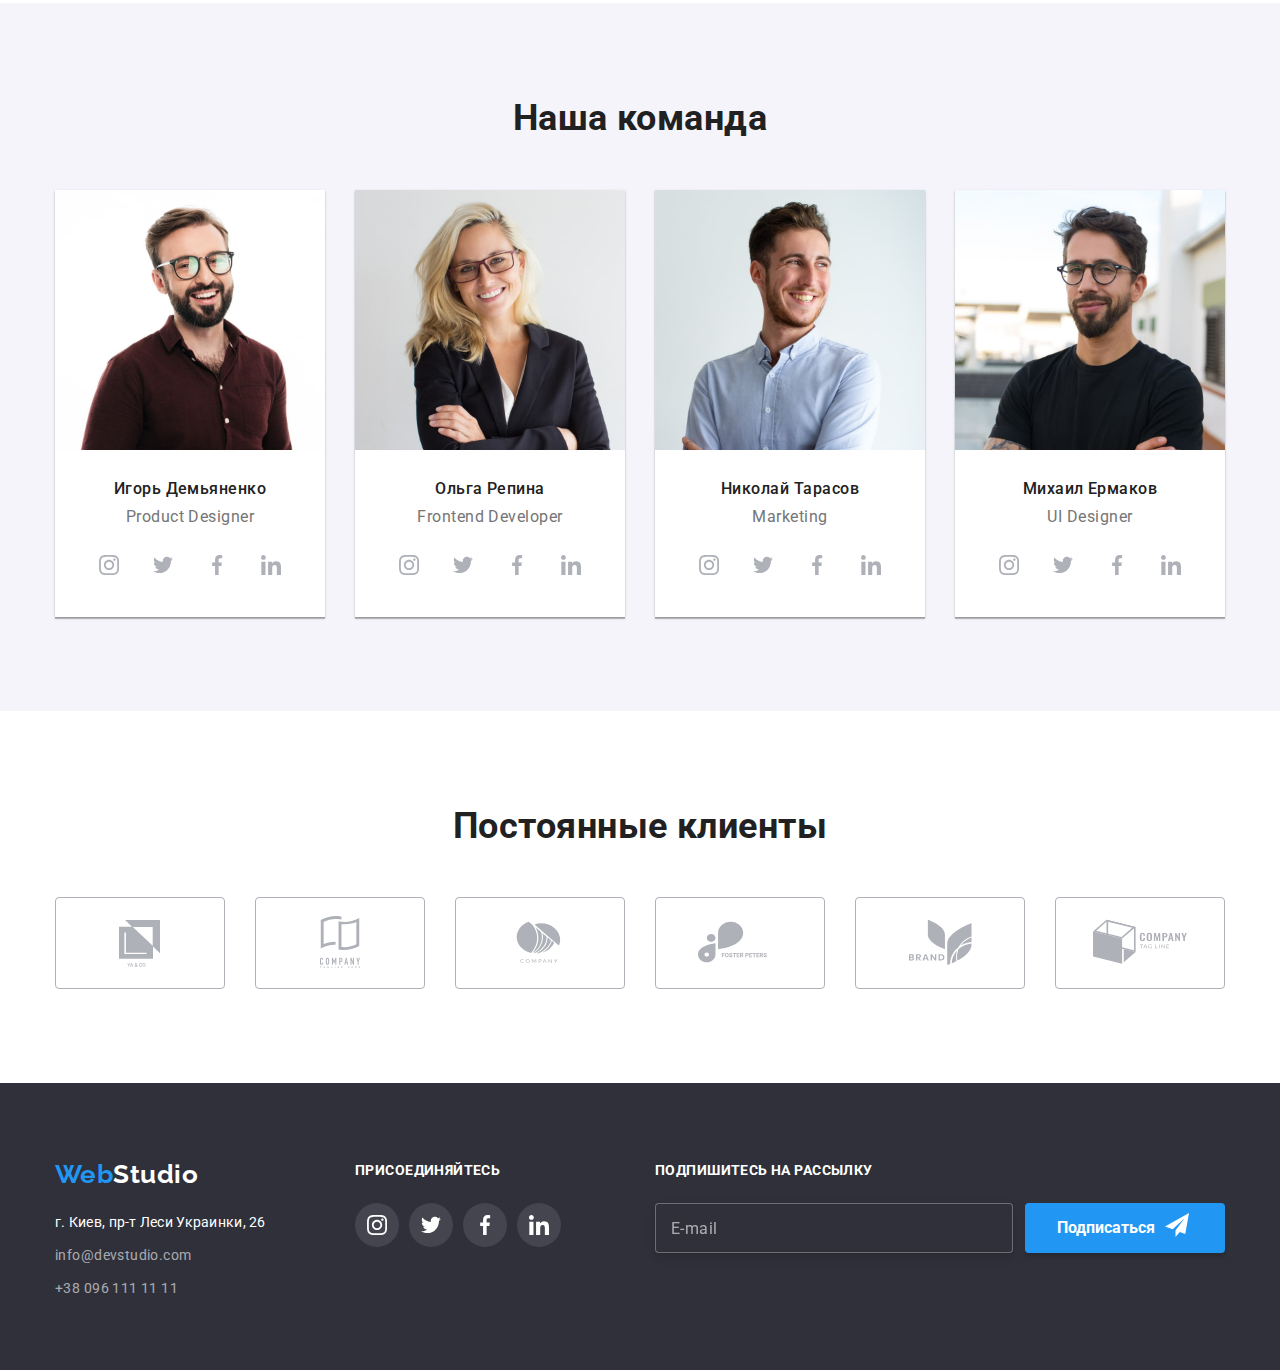
==== commit 0b9591fa: "Add files via upload" ====
--- a/index.html
+++ b/index.html
@@ -446,7 +446,7 @@
           </li>
           <li class="info-item">
             <h4 class="social-title">Подпишитесь на рассылку</h4>
-            <form name="forem-singht" class="singht">
+            <form name="form-singht" class="singht">
               <input
                 class="form-input send"
                 id="mail-singht"
@@ -523,8 +523,8 @@
               <svg class="icon-checkbox" width="16px" height="15px">
                 <use href="./images/symbol-defs.svg#icon-checkbox"></use>
               </svg>
-              <span>Cоглашаюсь с рассылкой и принимаю </span>
-              <span class="deal-rules"> Условия договорa</span>
+              <span>Cоглашаюсь с рассылкой и принимаю
+              <a href="#"class="deal-rules"> Условия договорa</span>
             </label>
           </div>
           <button type="submit" class="main-button">Отправить</button>
--- a/css/style.css
+++ b/css/style.css
@@ -511,11 +511,11 @@
 
 .info-item {
   display: block;
+  width: 100%;
 }
 
 .social-list {
   display: flex;
-  justify-content: center;
 }
 
 .social-item {
@@ -533,10 +533,6 @@
 }
 .project-foto:hover .projects-text {
   transform: translateY(0);
-}
-
-.info-item {
-  margin-right: 70px;
 }
 
 .clients-link {
--- a/css/form.css
+++ b/css/form.css
@@ -8,6 +8,8 @@
   display: block;
   margin-bottom: 10px;
   position: relative;
+
+  
 }
 
 .form-label {
@@ -15,7 +17,7 @@
   font-size: 12px;
   letter-spacing: 0.01em;
   color: #757575;
-  line-height: 0.857;
+  line-height: 1.16;
   margin-bottom: 4px;
 }
 
@@ -40,7 +42,7 @@
 .modal-title {
   font-weight: 700;
   font-size: 20px;
-  line-height: 1.64;
+  line-height: 1.15;
   text-align: center;
   color: #212121;
   letter-spacing: 0.03em;
@@ -56,11 +58,13 @@
   color: #757575;
   margin-top: 10px;
   margin-bottom: 30px;
+  margin-left: 12px;
 }
 .icon-checkbox {
   display: inline-block;
-  margin-right: 8px;
+ 
 }
+
 .form-input.textarea {
   resize: none;
   width: 100%;
@@ -71,7 +75,7 @@
 textarea::placeholder {
   font-size: 14px;
   color: rgba(117, 117, 117, 0.5);
-  line-height: 1.14em;
+  line-height: 1.71;
   letter-spacing: 0.01em;
 }
 
